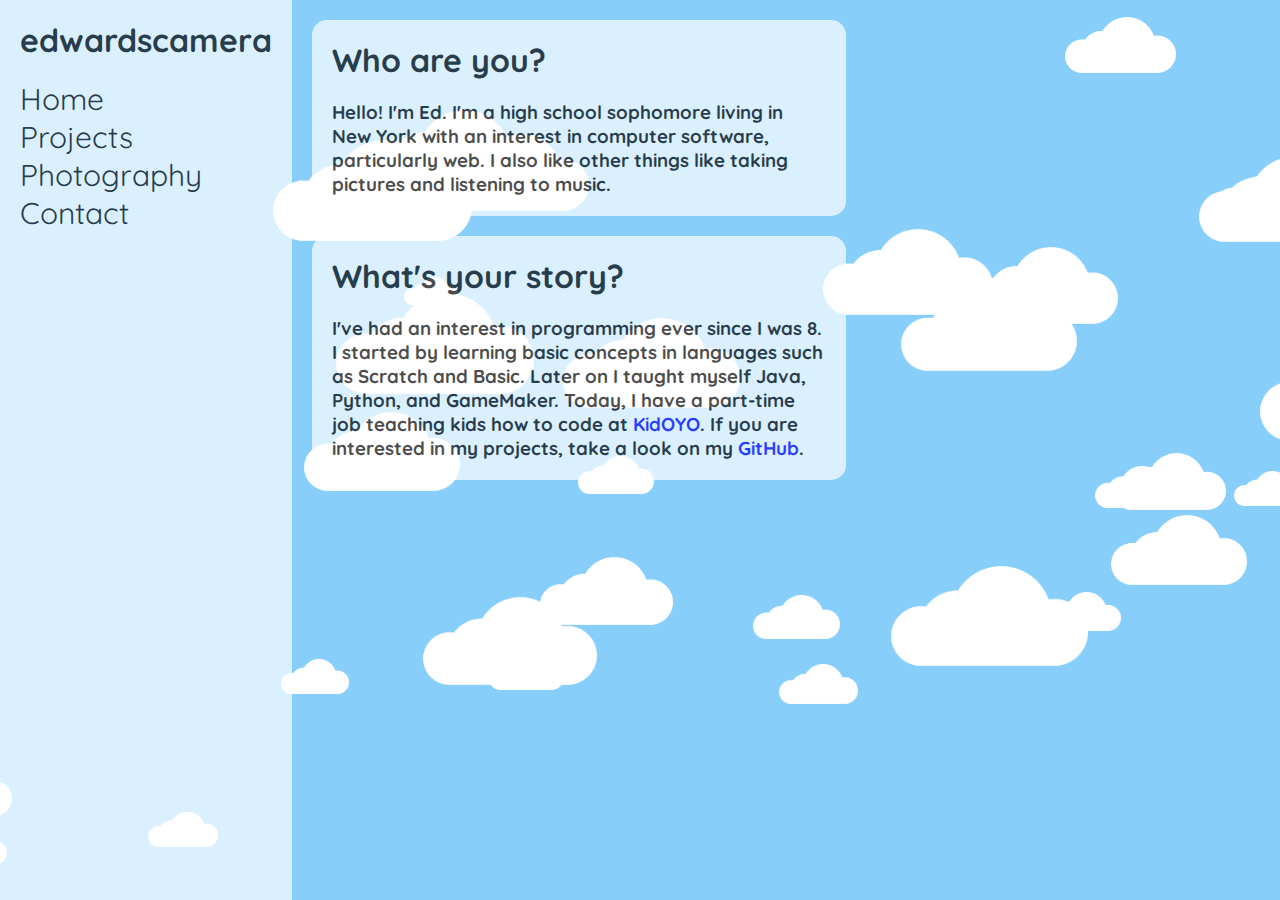
==== index.html @ fde57d98 "New site" ====
<!DOCTYPE html>
<html>

<head>
    <link rel="stylesheet" href="style.css"/>
    <link rel="icon" type="image/png" href="favicon.ico">
    <title>edwardscamera | home</title>
</head>

<body>
    <div id='CloudContainer'></div>
    <div id='NavbarContainer'>
        <h1 class='NoSelect'>edwardscamera</h1>
    </div>
    <div id='ClearFix' class='mobileOnly'></div>
    <div id='Content'>
        <div class='ContentPane'>
            <h1>Who are you?</h1>
            <h3>Hello! I'm Ed. I'm a high school sophomore living in New York with an interest in computer software, particularly web. I also like other things like taking pictures and listening to music.</h3>
        </div>
        <div class='ContentPane'>
            <h1>What's your story?</h1>
            <h3>I've had an interest in programming ever since I was 8. I started by learning basic concepts in languages such as Scratch and Basic. Later on I taught myself Java, Python, and GameMaker. Today, I have a part-time job teaching kids how to code at <a href='https://kidoyo.com' target='_blank'>KidOYO</a>. If you are interested in my projects, take a look on my <a href='https://github.com/edwardscamera' target='_blank'>GitHub</a>.</h3>
        </div>
    </div>
    <script src="script.js"></script>
</body>

</html>
---- style.css ----
@import url('https://fonts.googleapis.com/css?family=Quicksand&display=swap');
@media only screen and (min-device-width: 480px) {
    html {
        overflow-x: hidden;
    }
    body {
        font-family: 'Quicksand', sans-serif;
        background-color: #87cefa;
        margin: 0px;
        height: 100vh;
    }
    #NavbarContainer {
        background-color: #ffffff;
        opacity: 0.7;
        height: 100vh;
        position: fixed;
        padding: 20px;
    }
    #NavbarContainer h1 {
        padding-bottom: 20px;
    }
    .NavbarItem {
        font-size: 30px;
        font-family: 'Quicksand', sans-serif;
        transition: .3s ease;
    }
    .NavbarItem:hover {
        transform: translateX(10px);
    }
    .NavbarItem:active {
        transform: translateX(20px);
    }
    .NavbarDrop {
        font-size: 30px;
        font-family: 'Quicksand', sans-serif;
    }
    .NavbarSubItem {
        font-size: 25px;
        font-family: 'Quicksand', sans-serif;
        transition: .3s ease;
        transform: translateX(10px);
    }
    .NavbarSubItem:hover {
        transform: translateX(20px);
    }
    .NavbarSubItem:active {
        transform: translateX(30px);
    }
    #Content {
        padding: 0px;
        position: absolute;
    }
    .ContentPane {
        background-color:#ffffff;
        opacity: 0.7;
        margin-bottom: 20px;
        padding: 20px;
        border-radius: 15px;
        margin: 20px;
        width: 50%;
    }
    .ContentPane h1 {
        padding-bottom: 20px;
    }
    h1 {
        margin:0px;
    }
    h3 {
        margin: 0px;
    }
    a {
        color: #0000ff;
        text-decoration: none;
        transition: .3s ease
    }
    a:hover {
        color: #00ccff;
    }
    .NoSelect {
        user-select: none;
        -moz-user-select: none;
        -webkit-user-select: none;
    }
    ::-webkit-scrollbar {
        width: 1px;
    }
    .mobileOnly {
        display: none;
    }
}
@media only screen and (max-device-width: 480px) {
    body {
        font-family: 'Quicksand', sans-serif;
        background-color: #87cefa;
        margin: 0px;
    }
    #NavbarContainer {
        width: 100%;
        text-align: center;
        position: fixed;
        background-color: #ffffff;
        font-size: 30px;
        z-index: 5;
    }
    #NavbarItems {
        padding-bottom: 15px;
        font-size: 50px;
    }
    #dropdownMenu {
        position: absolute;
        right: 21px;
        top: 0px;
    }
    .mobileOnly {
        display: block;
    }
    #Content {
        padding: 15px;
    }
    a {
        color: #0000ff;
        text-decoration: none;
    }
    .ContentPane {
        background-color:#ffffff;
        opacity: 0.7;
        margin-bottom: 20px;
        padding: 20px;
        border-radius: 15px;
    }
    .darkentry {
        color: #ffffff;
        background-color: #555555;
    }
}
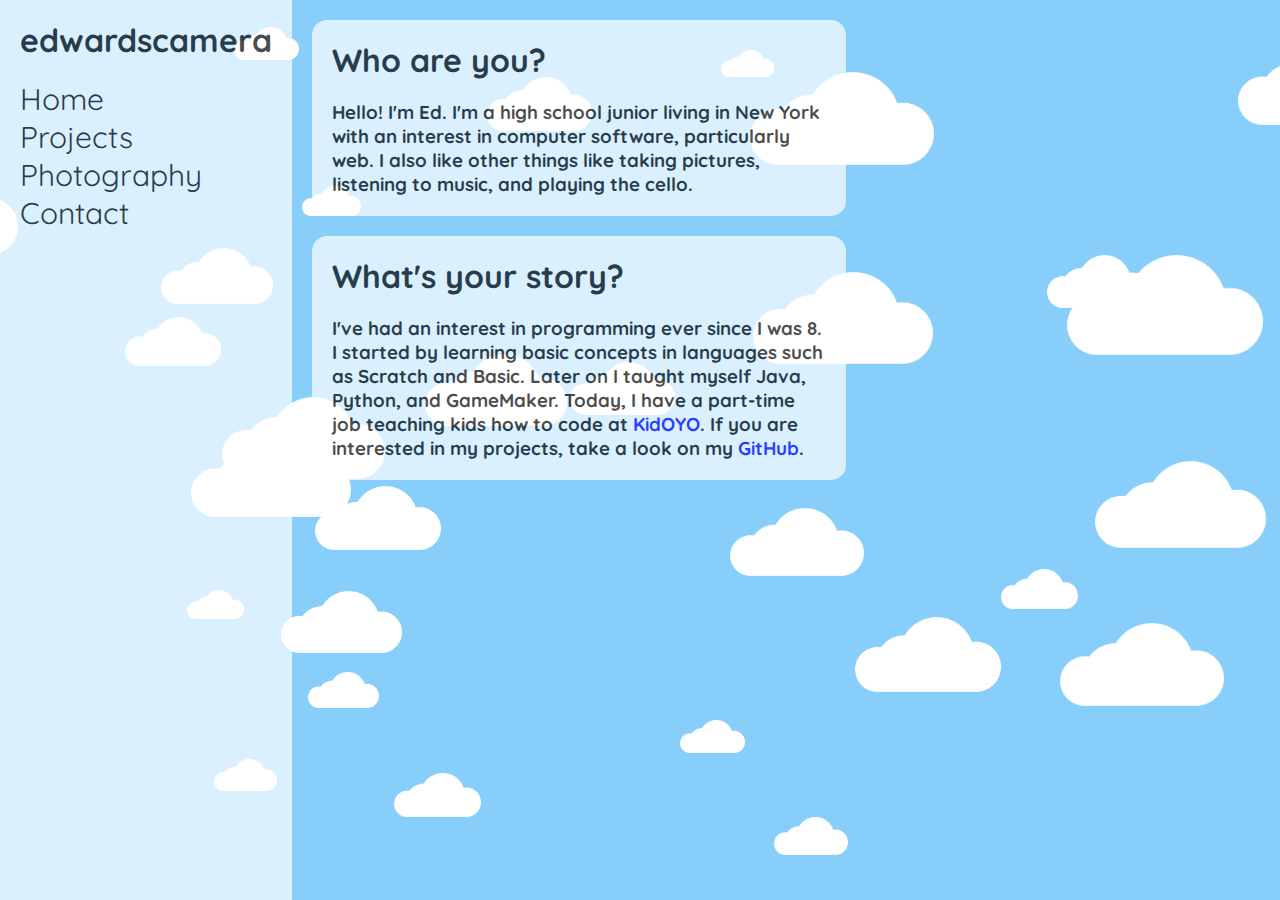
==== commit df1684b7: "mobile clouds, only requests on project page" ====
--- a/index.html
+++ b/index.html
@@ -2,7 +2,7 @@
 <html>
 
 <head>
-    <link rel="stylesheet" href="style.css"/>
+    <link rel="stylesheet" href="style.css" />
     <link rel="icon" type="image/png" href="favicon.ico">
     <title>edwardscamera | home</title>
 </head>
@@ -16,11 +16,17 @@
     <div id='Content'>
         <div class='ContentPane'>
             <h1>Who are you?</h1>
-            <h3>Hello! I'm Ed. I'm a high school sophomore living in New York with an interest in computer software, particularly web. I also like other things like taking pictures and listening to music.</h3>
+            <h3>Hello! I'm Ed. I'm a high school junior living in New York with an interest in computer software,
+                particularly web. I also like other things like taking pictures, listening to music, and playing the
+                cello.</h3>
         </div>
         <div class='ContentPane'>
             <h1>What's your story?</h1>
-            <h3>I've had an interest in programming ever since I was 8. I started by learning basic concepts in languages such as Scratch and Basic. Later on I taught myself Java, Python, and GameMaker. Today, I have a part-time job teaching kids how to code at <a href='https://kidoyo.com' target='_blank'>KidOYO</a>. If you are interested in my projects, take a look on my <a href='https://github.com/edwardscamera' target='_blank'>GitHub</a>.</h3>
+            <h3>I've had an interest in programming ever since I was 8. I started by learning basic concepts in
+                languages such as Scratch and Basic. Later on I taught myself Java, Python, and GameMaker. Today, I have
+                a part-time job teaching kids how to code at <a href='https://kidoyo.com' target='_blank'>KidOYO</a>. If
+                you are interested in my projects, take a look on my <a href='https://github.com/edwardscamera'
+                    target='_blank'>GitHub</a>.</h3>
         </div>
     </div>
     <script src="script.js"></script>
--- a/style.css
+++ b/style.css
@@ -1,14 +1,24 @@
 @import url('https://fonts.googleapis.com/css?family=Quicksand&display=swap');
+html {
+    overflow-x: hidden;
+}
+body {
+    font-family: 'Quicksand', sans-serif;
+    background-color: #87cefa;
+    margin: 0px;
+}
+.NoSelect {
+    user-select: none;
+    -moz-user-select: none;
+    -webkit-user-select: none;
+}
+#Project-ParentTable {
+    display: flex;
+    flex-wrap: wrap;
+    padding-left: 0;
+}
 @media only screen and (min-device-width: 480px) {
-    html {
-        overflow-x: hidden;
-    }
-    body {
-        font-family: 'Quicksand', sans-serif;
-        background-color: #87cefa;
-        margin: 0px;
-        height: 100vh;
-    }
+    body { height: 100vh; }
     #NavbarContainer {
         background-color: #ffffff;
         opacity: 0.7;
@@ -16,84 +26,46 @@
         position: fixed;
         padding: 20px;
     }
-    #NavbarContainer h1 {
-        padding-bottom: 20px;
-    }
+    #NavbarContainer h1 { padding-bottom: 20px; }
     .NavbarItem {
         font-size: 30px;
         font-family: 'Quicksand', sans-serif;
         transition: .3s ease;
     }
-    .NavbarItem:hover {
-        transform: translateX(10px);
-    }
-    .NavbarItem:active {
-        transform: translateX(20px);
-    }
-    .NavbarDrop {
-        font-size: 30px;
-        font-family: 'Quicksand', sans-serif;
-    }
-    .NavbarSubItem {
-        font-size: 25px;
-        font-family: 'Quicksand', sans-serif;
-        transition: .3s ease;
-        transform: translateX(10px);
-    }
-    .NavbarSubItem:hover {
-        transform: translateX(20px);
-    }
-    .NavbarSubItem:active {
-        transform: translateX(30px);
-    }
+    .NavbarItem:hover { transform: translateX(10px); }
     #Content {
         padding: 0px;
         position: absolute;
+        padding: 20px;
     }
     .ContentPane {
         background-color:#ffffff;
         opacity: 0.7;
+        padding: 20px;
         margin-bottom: 20px;
-        padding: 20px;
         border-radius: 15px;
-        margin: 20px;
         width: 50%;
     }
-    .ContentPane h1 {
-        padding-bottom: 20px;
+    .ContentPane h1 { padding-bottom: 20px; }
+    .Project-Child {
+        flex: 0 0 30%;
+        background-color:#ffffff;
+        opacity: 0.7;
+        margin: 10px;
+        padding: 10px;
+        border-radius: 15px;
     }
-    h1 {
-        margin:0px;
-    }
-    h3 {
-        margin: 0px;
-    }
+    h1, h2, h3, h4, h5, h6 { margin:0px; }
     a {
         color: #0000ff;
         text-decoration: none;
         transition: .3s ease
     }
-    a:hover {
-        color: #00ccff;
-    }
-    .NoSelect {
-        user-select: none;
-        -moz-user-select: none;
-        -webkit-user-select: none;
-    }
-    ::-webkit-scrollbar {
-        width: 1px;
-    }
-    .mobileOnly {
-        display: none;
-    }
+    a:hover { color: #00ccff; }
+    ::-webkit-scrollbar { width: 1px; }
+    .mobileOnly { display: none; }
 }
 @media only screen and (max-device-width: 480px) {
-    body {
-        font-family: 'Quicksand', sans-serif;
-        background-color: #87cefa;
-        margin: 0px;
-    }
     #NavbarContainer {
         width: 100%;
         text-align: center;
@@ -111,15 +83,10 @@
         right: 21px;
         top: 0px;
     }
-    .mobileOnly {
-        display: block;
-    }
-    #Content {
-        padding: 15px;
-    }
-    a {
-        color: #0000ff;
-        text-decoration: none;
+    #Content { padding: 15px; }
+    #Project-ParentTable {
+        text-align: center;
+        font-size: 50px;
     }
     .ContentPane {
         background-color:#ffffff;
@@ -128,8 +95,17 @@
         padding: 20px;
         border-radius: 15px;
     }
-    .darkentry {
-        color: #ffffff;
-        background-color: #555555;
+    .Project-Child {
+        width: 100%;
+        background-color:#ffffff;
+        opacity: 0.7;
+        margin: 10px;
+        padding: 10px;
+        border-radius: 15px;
     }
+    a {
+        color: #0000ff;
+        text-decoration: none;
+    }
+    .mobileOnly { display: block; }
 }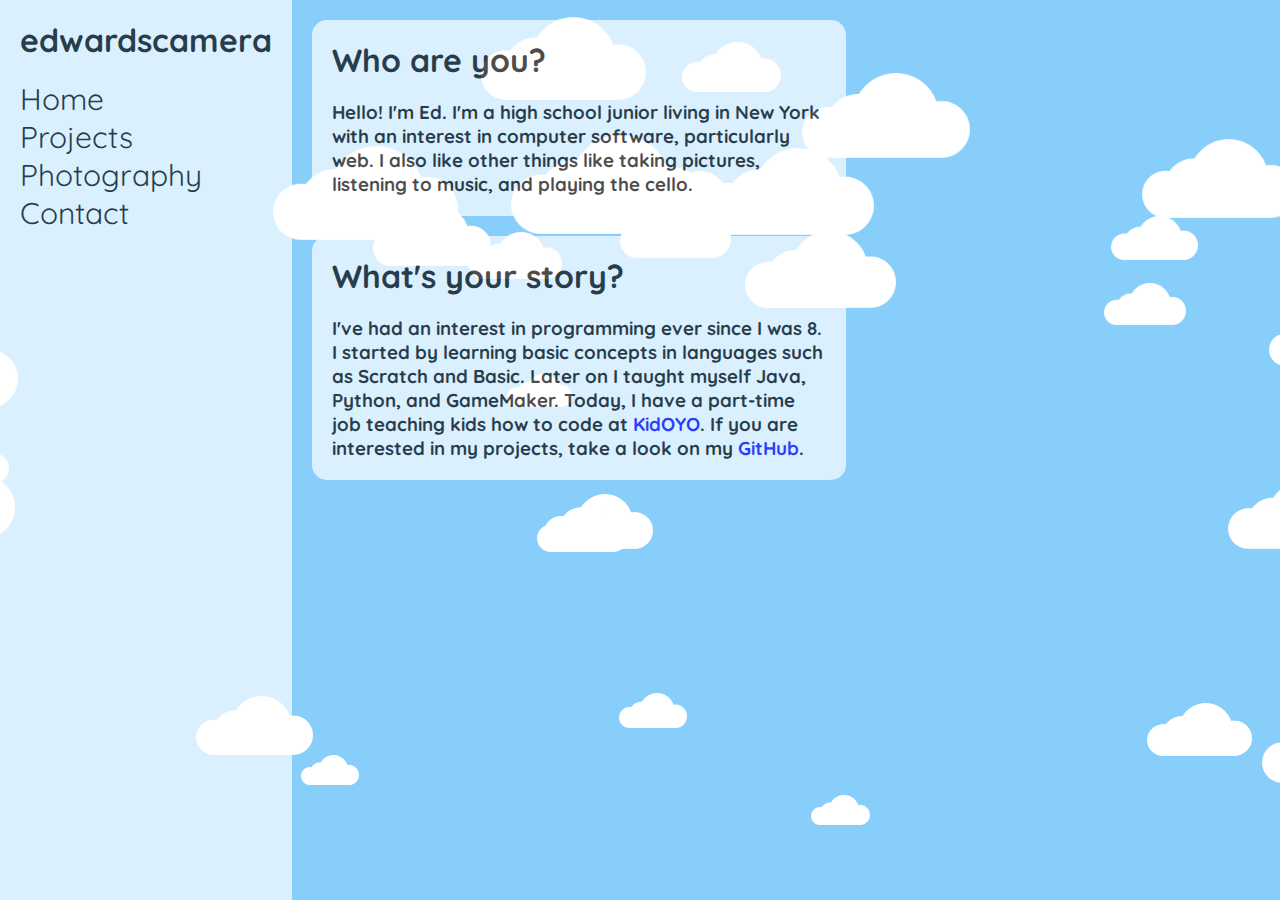
==== commit 8de5ca0a: "Projects page hotfixes" ====
--- a/index.html
+++ b/index.html
@@ -5,6 +5,7 @@
     <link rel="stylesheet" href="style.css" />
     <link rel="icon" type="image/png" href="favicon.ico">
     <title>edwardscamera | home</title>
+    <meta name="viewport" content="width=1000, user-scalable=0" />
 </head>
 
 <body>
--- a/style.css
+++ b/style.css
@@ -83,7 +83,11 @@
         right: 21px;
         top: 0px;
     }
-    #Content { padding: 15px; }
+    #Content {
+        padding: 15px;
+        width: 100%;
+        padding-top: 30px!important;
+    }
     #Project-ParentTable {
         text-align: center;
         font-size: 50px;
@@ -94,6 +98,7 @@
         margin-bottom: 20px;
         padding: 20px;
         border-radius: 15px;
+        width: calc(100% - 70px)!important;
     }
     .Project-Child {
         width: 100%;
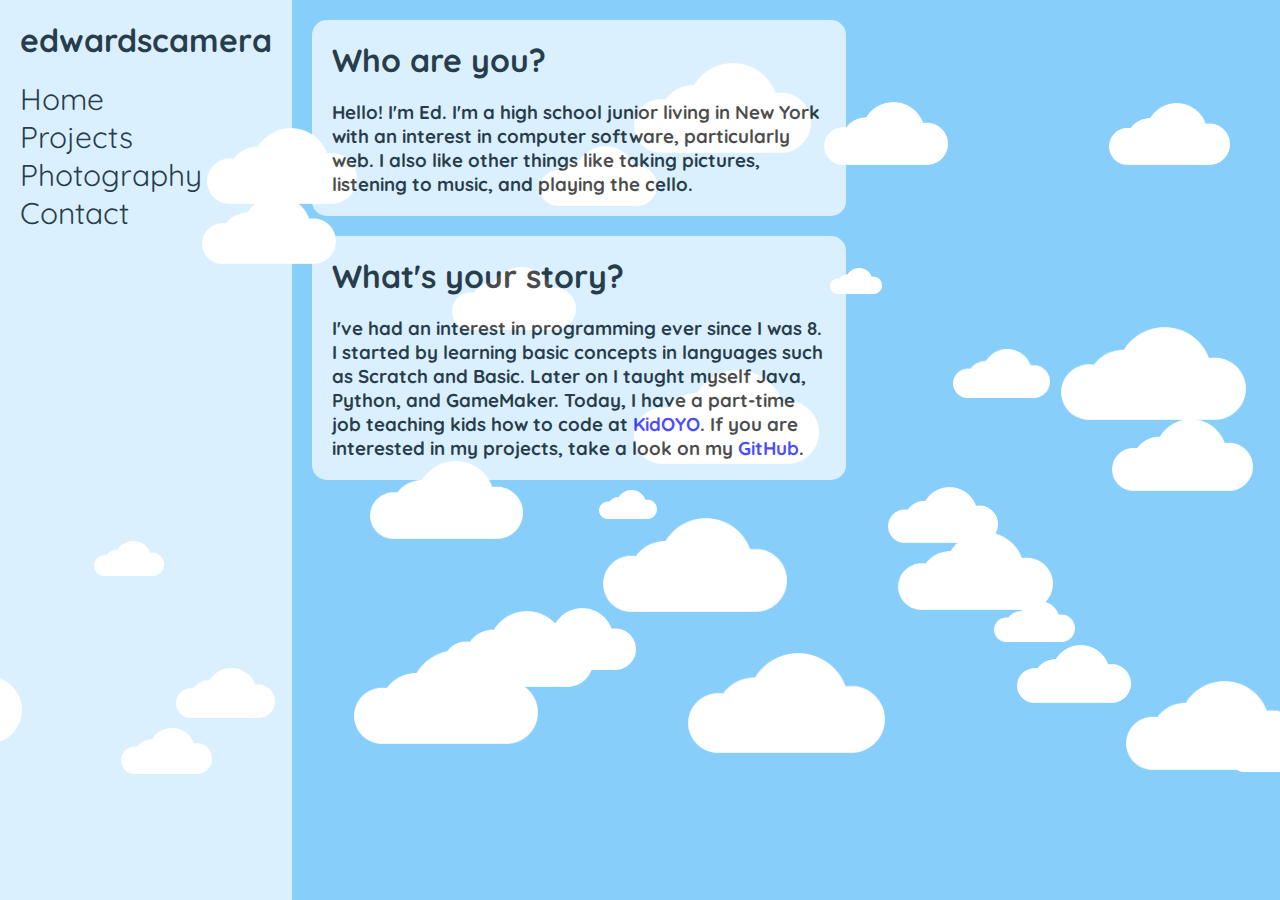
==== commit c62308a2: "add statcounter" ====
--- a/index.html
+++ b/index.html
@@ -31,6 +31,21 @@
         </div>
     </div>
     <script src="script.js"></script>
+    <!-- Default Statcounter code for edwardscamera.com
+    http://edwardscamera.com -->
+    <script type="text/javascript">
+        var sc_project = 12571167;
+        var sc_invisible = 1;
+        var sc_security = "ac478db3";
+    </script>
+    <script type="text/javascript" src="https://www.statcounter.com/counter/counter.js" async></script>
+    <noscript>
+        <div class="statcounter"><a title="Web Analytics
+    Made Easy - StatCounter" href="https://statcounter.com/" target="_blank"><img class="statcounter"
+                    src="https://c.statcounter.com/12571167/0/ac478db3/1/" alt="Web Analytics Made Easy -
+    StatCounter"></a></div>
+    </noscript>
+    <!-- End of Statcounter Code -->
 </body>
 
 </html>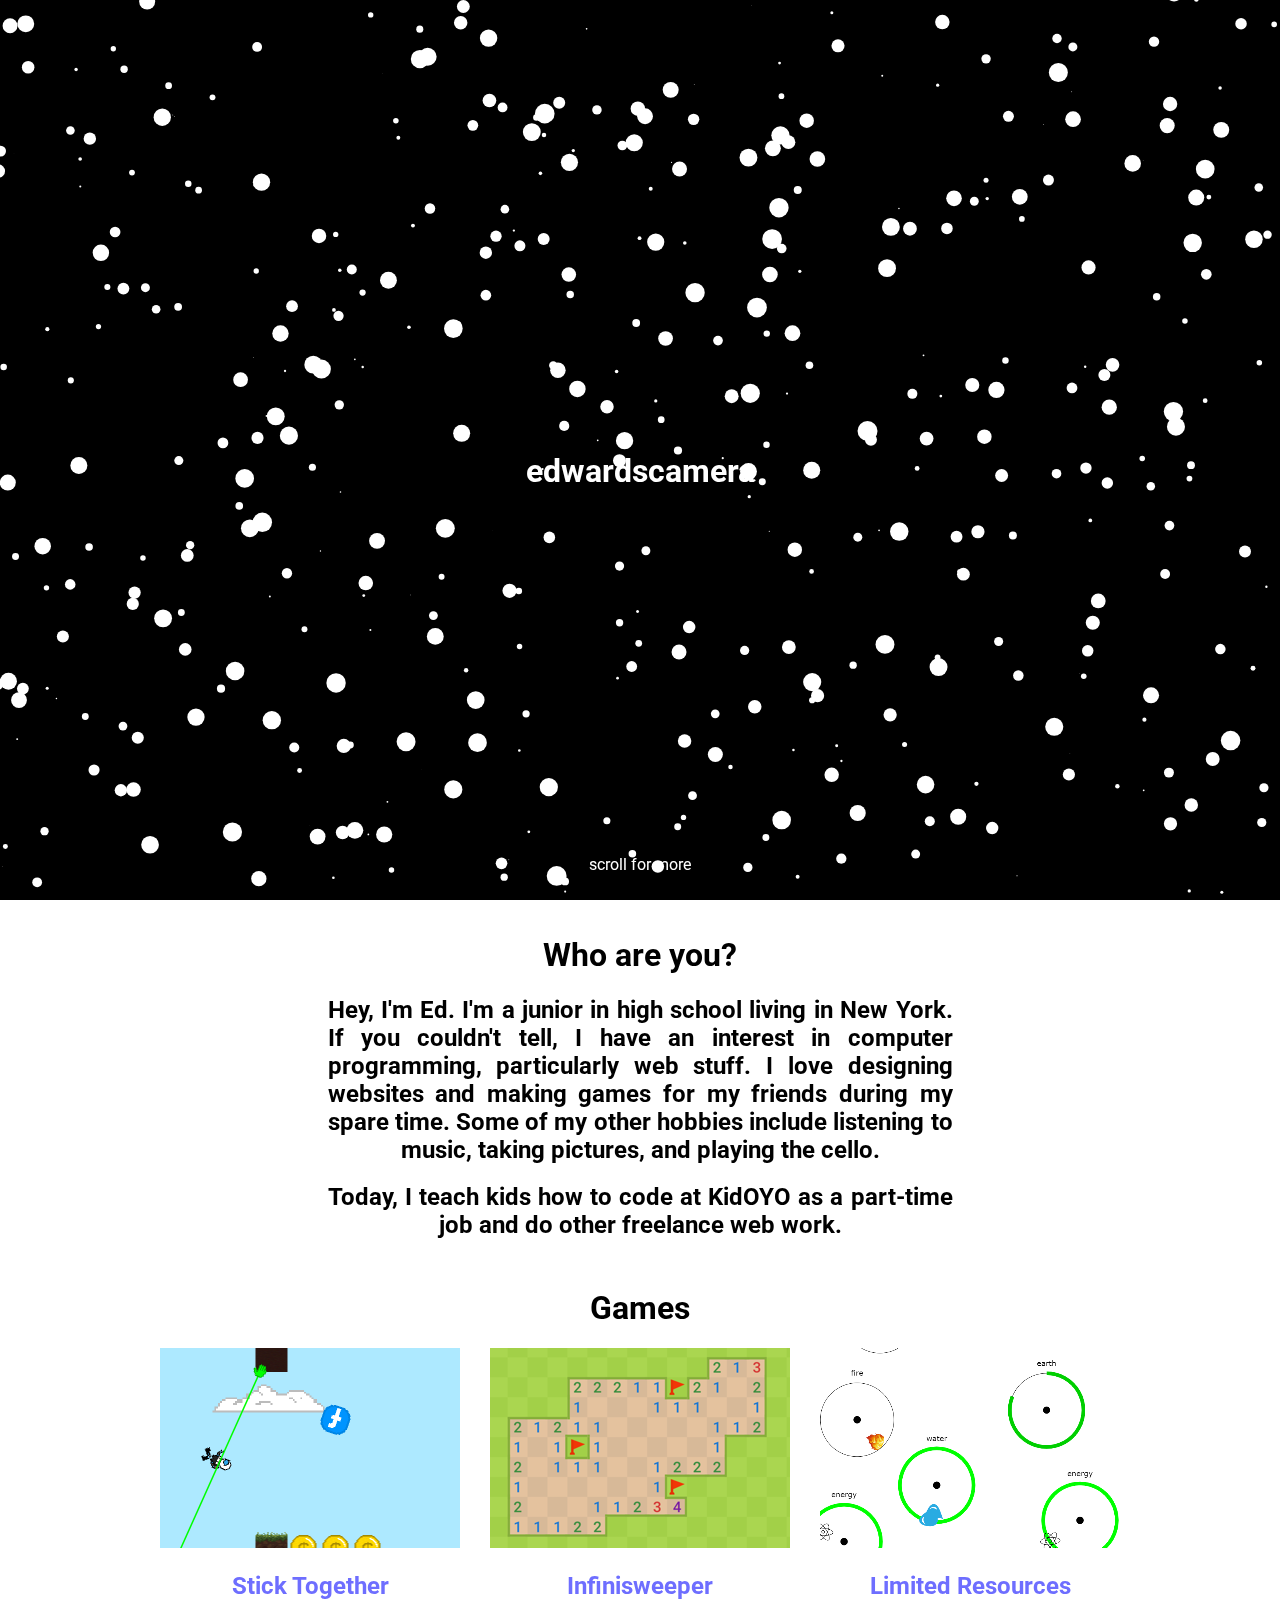
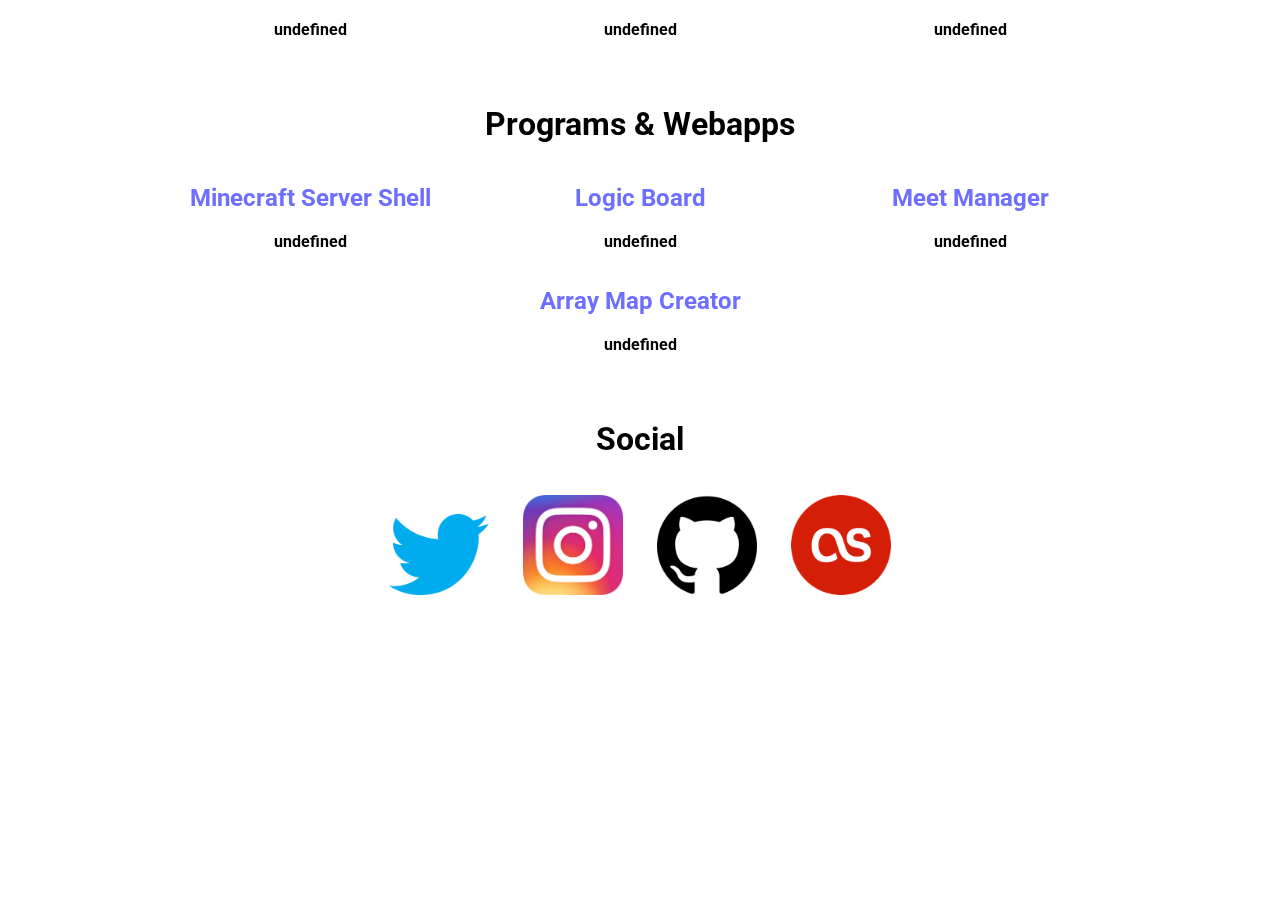
==== commit 5c1316ed: "new site" ====
--- a/index.html
+++ b/index.html
@@ -1,51 +1,52 @@
 <!DOCTYPE html>
-<html>
+<html lang="en">
 
 <head>
-    <link rel="stylesheet" href="style.css" />
-    <link rel="icon" type="image/png" href="favicon.ico">
-    <title>edwardscamera | home</title>
-    <meta name="viewport" content="width=1000, user-scalable=0" />
+    <meta charset="UTF-8">
+    <meta http-equiv="X-UA-Compatible" content="IE=edge">
+    <meta name="viewport" content="width=device-width, initial-scale=1.0">
+    <title>edwardscamera.com</title>
+    <link rel="stylesheet" href="./stylesheet.css">
 </head>
 
 <body>
-    <div id='CloudContainer'></div>
-    <div id='NavbarContainer'>
-        <h1 class='NoSelect'>edwardscamera</h1>
+    <canvas></canvas>
+    <script src="script.js"></script>
+    <div id="title">
+        <h1>
+            edwardscamera
+        </h1>
+        <p>scroll for more</p>
     </div>
-    <div id='ClearFix' class='mobileOnly'></div>
-    <div id='Content'>
-        <div class='ContentPane'>
-            <h1>Who are you?</h1>
-            <h3>Hello! I'm Ed. I'm a high school junior living in New York with an interest in computer software,
-                particularly web. I also like other things like taking pictures, listening to music, and playing the
-                cello.</h3>
-        </div>
-        <div class='ContentPane'>
-            <h1>What's your story?</h1>
-            <h3>I've had an interest in programming ever since I was 8. I started by learning basic concepts in
-                languages such as Scratch and Basic. Later on I taught myself Java, Python, and GameMaker. Today, I have
-                a part-time job teaching kids how to code at <a href='https://kidoyo.com' target='_blank'>KidOYO</a>. If
-                you are interested in my projects, take a look on my <a href='https://github.com/edwardscamera'
-                    target='_blank'>GitHub</a>.</h3>
+    <div class="pageContent">
+        <h1>Who are you?</h1>
+        <center>
+            <div class="content">Hey, I'm Ed. I'm a junior in high school living in New York. If you couldn't tell, I
+                have an interest in computer programming, particularly web stuff. I love designing websites and making
+                games
+                for my friends during my spare time. Some of my other hobbies include listening to music, taking
+                pictures,
+                and playing the cello.
+            </div>
+            <br />
+            <div class="content">Today, I teach kids how to code at KidOYO as a part-time job and do other freelance web
+                work.</div>
+        </center>
+        <h1 style="margin-top: 50px;">Games</h1>
+        <div class="container" data="games"></div>
+        <h1 style="margin-top: 50px;">Programs & Webapps</h1>
+        <div class="container" data="apps"></div>
+        <h1 style="margin-top: 50px;">Social</h1>
+        <div id="contact">
+            <a target="_blank" href="https://twitter.com/edwardscamera"><img src="./images/twitter.png"></a>
+            <a target="_blank" href="https://instagram.com/edwardscamera"><img src="./images/instagram.png"></a>
+            <a target="_blank" href="https://github.com/edwardscamera"><img src="./images/github.png"></a>
+            <a target="_blank" href="https://last.fm/user/edwardscamera"><img src="./images/lastfm.png"></a>
         </div>
     </div>
-    <script src="script.js"></script>
-    <!-- Default Statcounter code for edwardscamera.com
-    http://edwardscamera.com -->
-    <script type="text/javascript">
-        var sc_project = 12571167;
-        var sc_invisible = 1;
-        var sc_security = "ac478db3";
-    </script>
-    <script type="text/javascript" src="https://www.statcounter.com/counter/counter.js" async></script>
-    <noscript>
-        <div class="statcounter"><a title="Web Analytics
-    Made Easy - StatCounter" href="https://statcounter.com/" target="_blank"><img class="statcounter"
-                    src="https://c.statcounter.com/12571167/0/ac478db3/1/" alt="Web Analytics Made Easy -
-    StatCounter"></a></div>
-    </noscript>
-    <!-- End of Statcounter Code -->
+    <div id="rocket-container">
+        <div id="rocket" onclick="window.scrollTo({ top: 0, behavior: 'smooth' });">=></div>
+    </div>
 </body>
 
 </html>--- a/stylesheet.css
+++ b/stylesheet.css
@@ -0,0 +1,107 @@
+@import url('https://fonts.googleapis.com/css2?family=Roboto:wght@100&display=swap');
+html { overflow-x: hidden; }
+body::-webkit-scrollbar { display: none; }
+body {
+    text-align: center;
+    font-family: roboto;
+    margin: 0px;
+}
+canvas {
+    position: fixed;
+    top: 0px;
+    left: 0px;
+    z-index: -1;
+}
+a {
+    text-decoration: none;
+    color: rgb(110, 110, 255);
+    transition: .1s ease-in-out;
+}
+a:hover {
+    color: rgb(85, 85, 196);
+    font-weight: bolder;
+}
+#title {
+    width: 100%;
+    height: 100vh;
+}
+#title > h1 {
+    color: #fff;
+    position: absolute;
+    top: 50%;
+    left: 50%;
+    transform: translate(-50%, -50%);
+    user-select: none;
+}
+#title > p {
+    color: #fff;
+    position: absolute;
+    left: 50%;
+    transform: translateX(-50%);
+    bottom: 10px;
+}
+.pageContent {
+    background-color: #fff;
+    padding: 15px;
+}
+h1 {
+    font-weight: bold;
+}
+.content {
+    font-size: x-large;
+    font-weight: bold;
+    width: 50%;
+    text-align: justify;
+    text-align-last: center;
+    min-width: 400px;
+}
+
+.container > div {
+    width: 300px;
+    user-select: none;
+    transition: .3s ease-in-out;
+    margin: 0px 15px 0px 15px;
+    display: inline-block;
+    vertical-align: top;
+}
+.container > div:hover {
+    transform: scale(1.1);
+}
+
+.container > div > img {
+    width: 100%;
+    height: 200px;
+}
+.container > div > p {
+    font-weight: bold;
+    padding-left: 15px;
+    padding-right: 15px;
+}
+
+#contact {margin-bottom: 150px;}
+#contact img {
+    width: 100px;
+    transition: .3s ease-in-out;
+    margin: 15px;
+}
+#contact img:hover { transform: scale(1.1); }
+
+#rocket-container {
+    width: 100%;
+    margin: 50px 0px;
+}
+#rocket {
+    color: #fff;
+    cursor: pointer;
+    transition: .3s ease-in-out;
+    display: inline-block;
+}
+#rocket:hover {
+    transform: rotateZ(270deg);
+}
+@media only screen and (max-device-width: 480px) {
+    .content {
+        width: initial!important;
+        min-width: 0px!important;
+    }
+}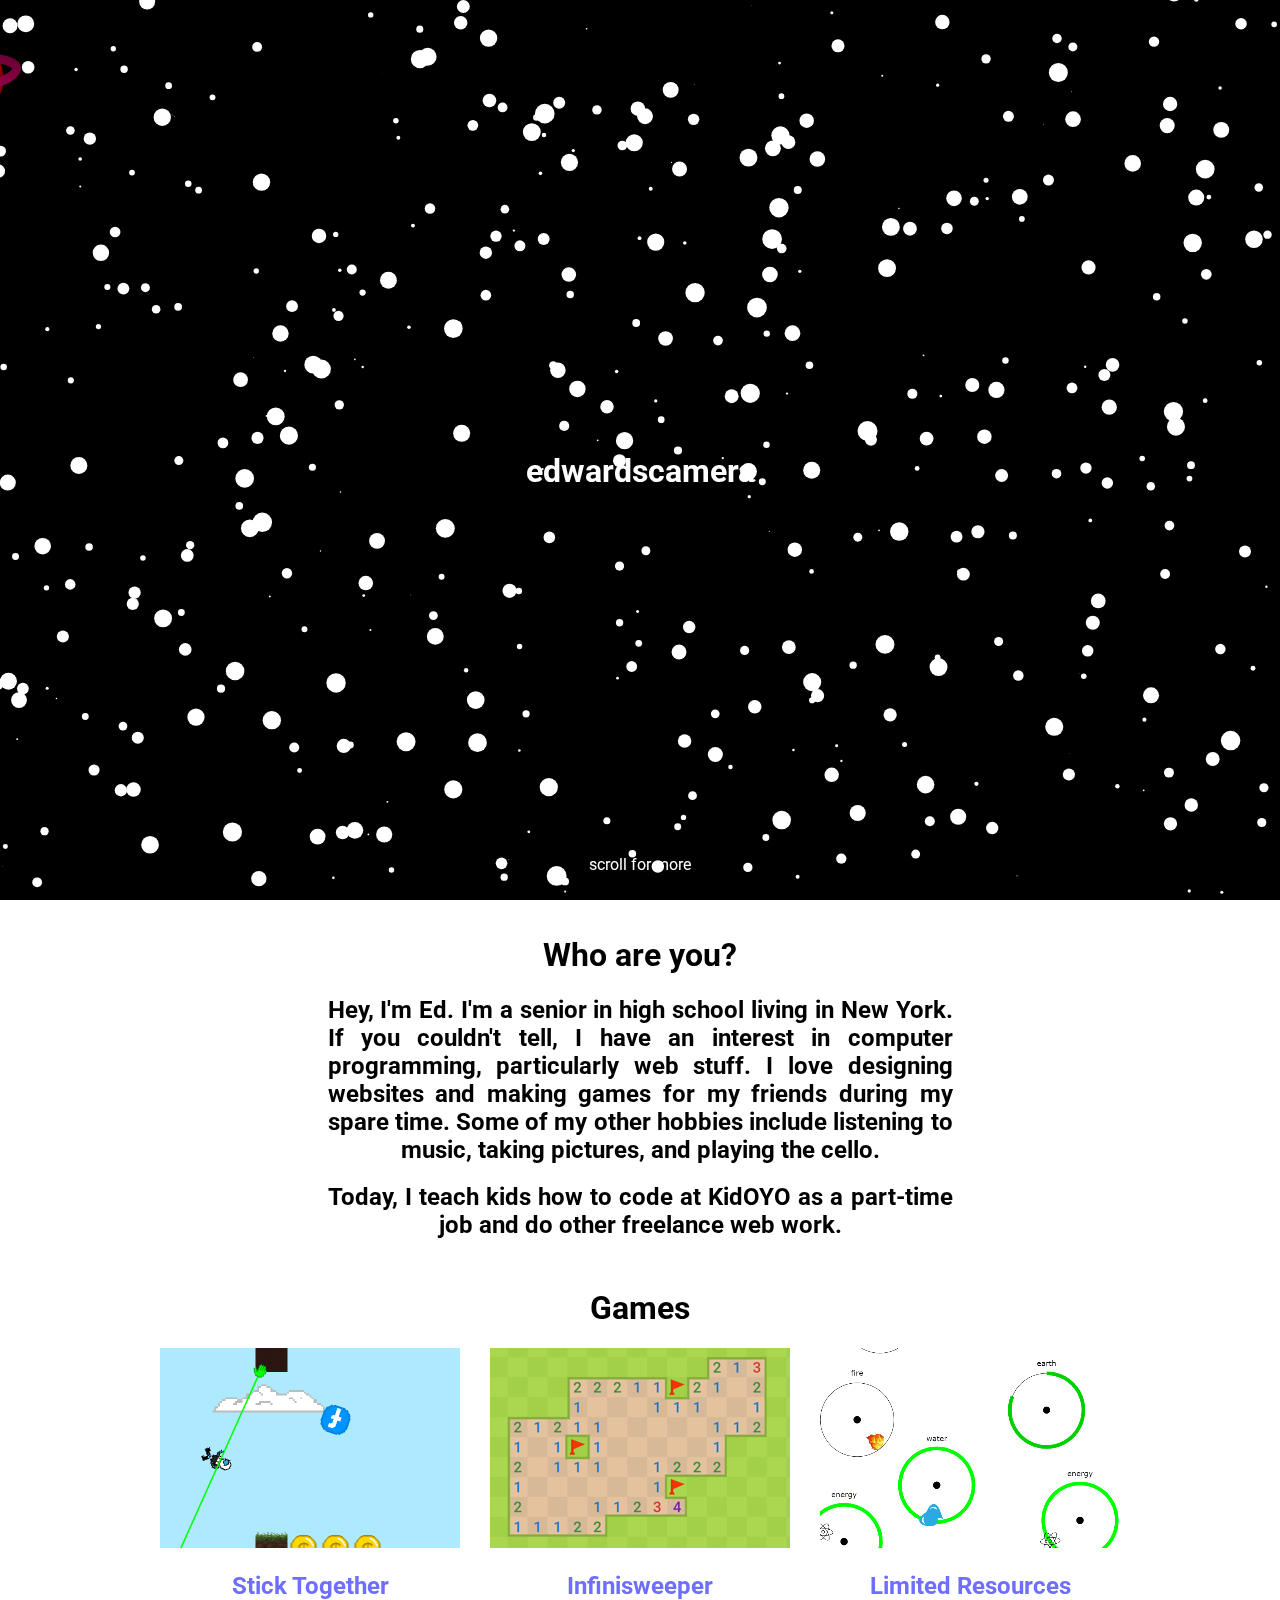
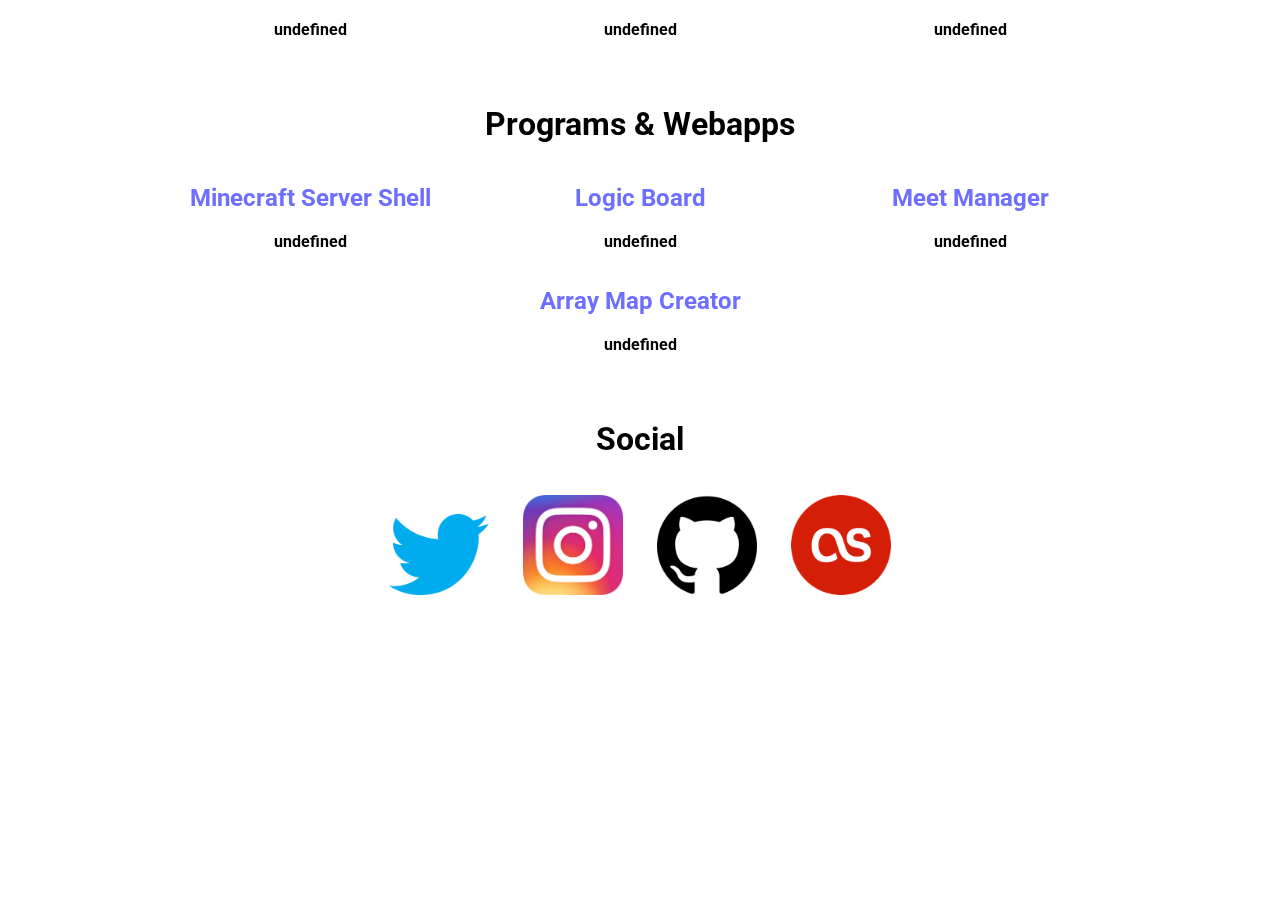
==== commit 7634d2be: "planet" ====
--- a/index.html
+++ b/index.html
@@ -16,12 +16,13 @@
         <h1>
             edwardscamera
         </h1>
-        <p>scroll for more</p>
+        <p style="cursor:pointer;" onclick="window.scrollTo({'top': window.innerHeight, 'behavior': 'smooth'})">scroll
+            for more</p>
     </div>
     <div class="pageContent">
         <h1>Who are you?</h1>
         <center>
-            <div class="content">Hey, I'm Ed. I'm a junior in high school living in New York. If you couldn't tell, I
+            <div class="content">Hey, I'm Ed. I'm a senior in high school living in New York. If you couldn't tell, I
                 have an interest in computer programming, particularly web stuff. I love designing websites and making
                 games
                 for my friends during my spare time. Some of my other hobbies include listening to music, taking
@@ -47,6 +48,21 @@
     <div id="rocket-container">
         <div id="rocket" onclick="window.scrollTo({ top: 0, behavior: 'smooth' });">=></div>
     </div>
+    <!-- Default Statcounter code for edwardscamera.com
+    http://edwardscamera.com -->
+    <script type="text/javascript">
+        var sc_project = 12571167;
+        var sc_invisible = 1;
+        var sc_security = "ac478db3"; 
+    </script>
+    <script type="text/javascript" src="https://www.statcounter.com/counter/counter.js" async></script>
+    <noscript>
+        <div class="statcounter"><a title="Web Analytics
+    Made Easy - Statcounter" href="https://statcounter.com/" target="_blank"><img class="statcounter"
+                    src="https://c.statcounter.com/12571167/0/ac478db3/1/" alt="Web Analytics Made Easy - Statcounter"
+                    referrerPolicy="no-referrer-when-downgrade"></a></div>
+    </noscript>
+    <!-- End of Statcounter Code -->
 </body>
 
 </html>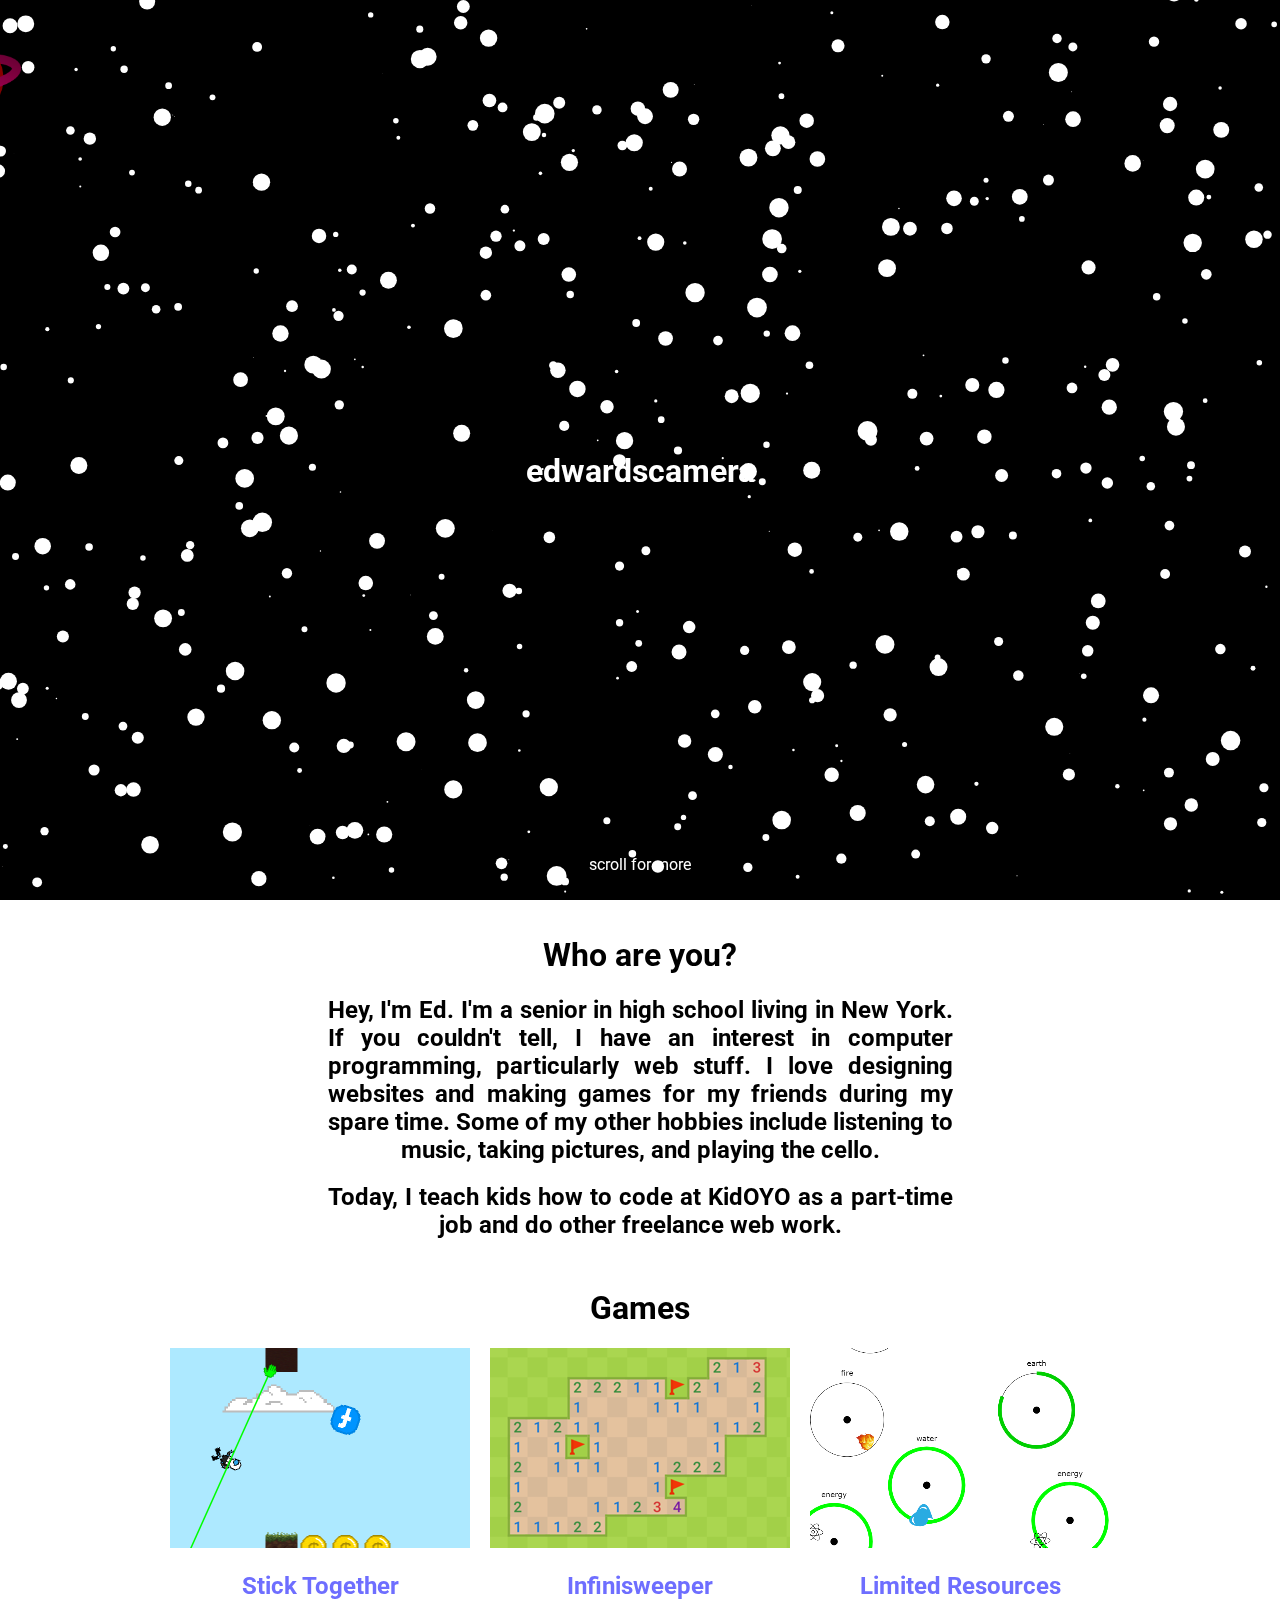
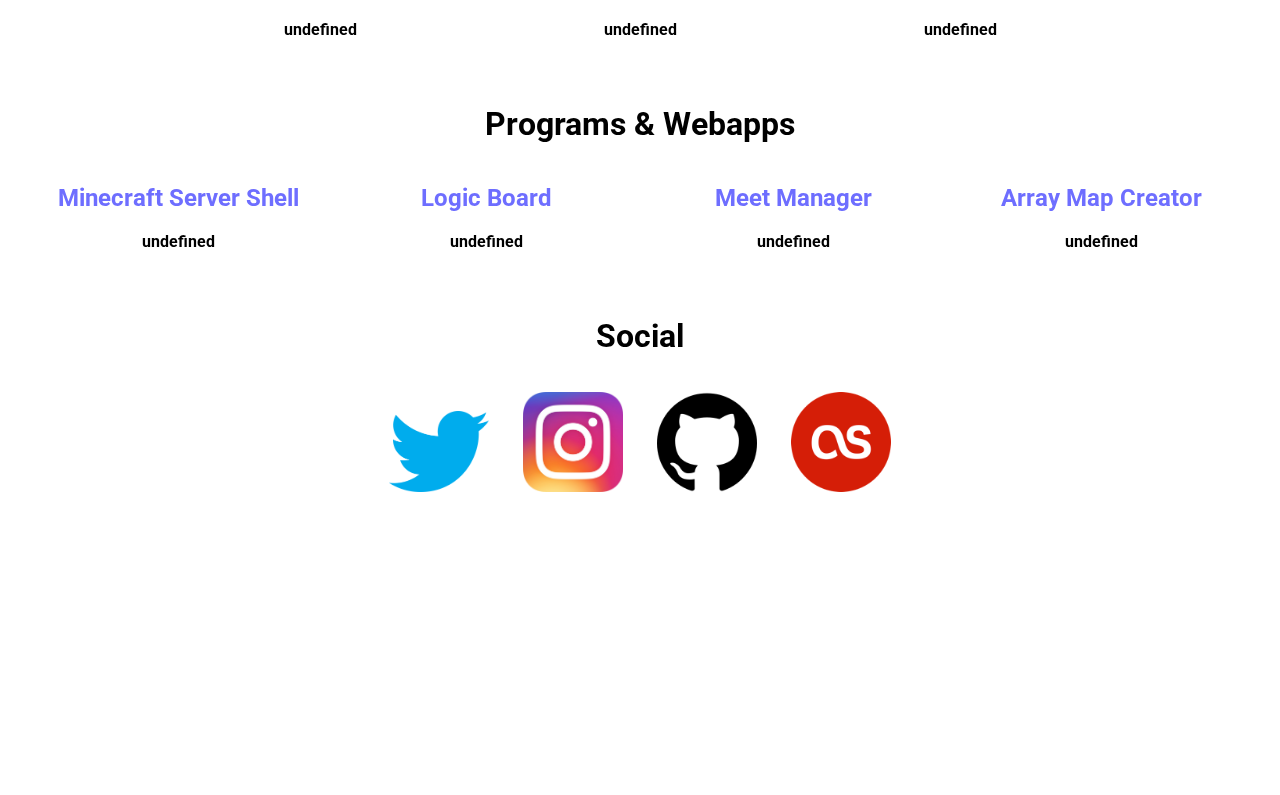
==== commit d8d750d7: "card shadows" ====
--- a/index.html
+++ b/index.html
@@ -7,6 +7,7 @@
     <meta name="viewport" content="width=device-width, initial-scale=1.0">
     <title>edwardscamera.com</title>
     <link rel="stylesheet" href="./stylesheet.css">
+    <link rel="icon" type="image/x-icon" href="./favicon.ico">
 </head>
 
 <body>
--- a/stylesheet.css
+++ b/stylesheet.css
@@ -56,16 +56,22 @@
     min-width: 400px;
 }
 
+.container {
+    display: table;
+    border-spacing: 20px 0px;
+    margin: 0 auto;
+}
+
 .container > div {
     width: 300px;
     user-select: none;
     transition: .3s ease-in-out;
-    margin: 0px 15px 0px 15px;
-    display: inline-block;
+    display: table-cell;
     vertical-align: top;
 }
 .container > div:hover {
     transform: scale(1.1);
+    box-shadow: 0 8px 8px -4px lightblue;
 }
 
 .container > div > img {
